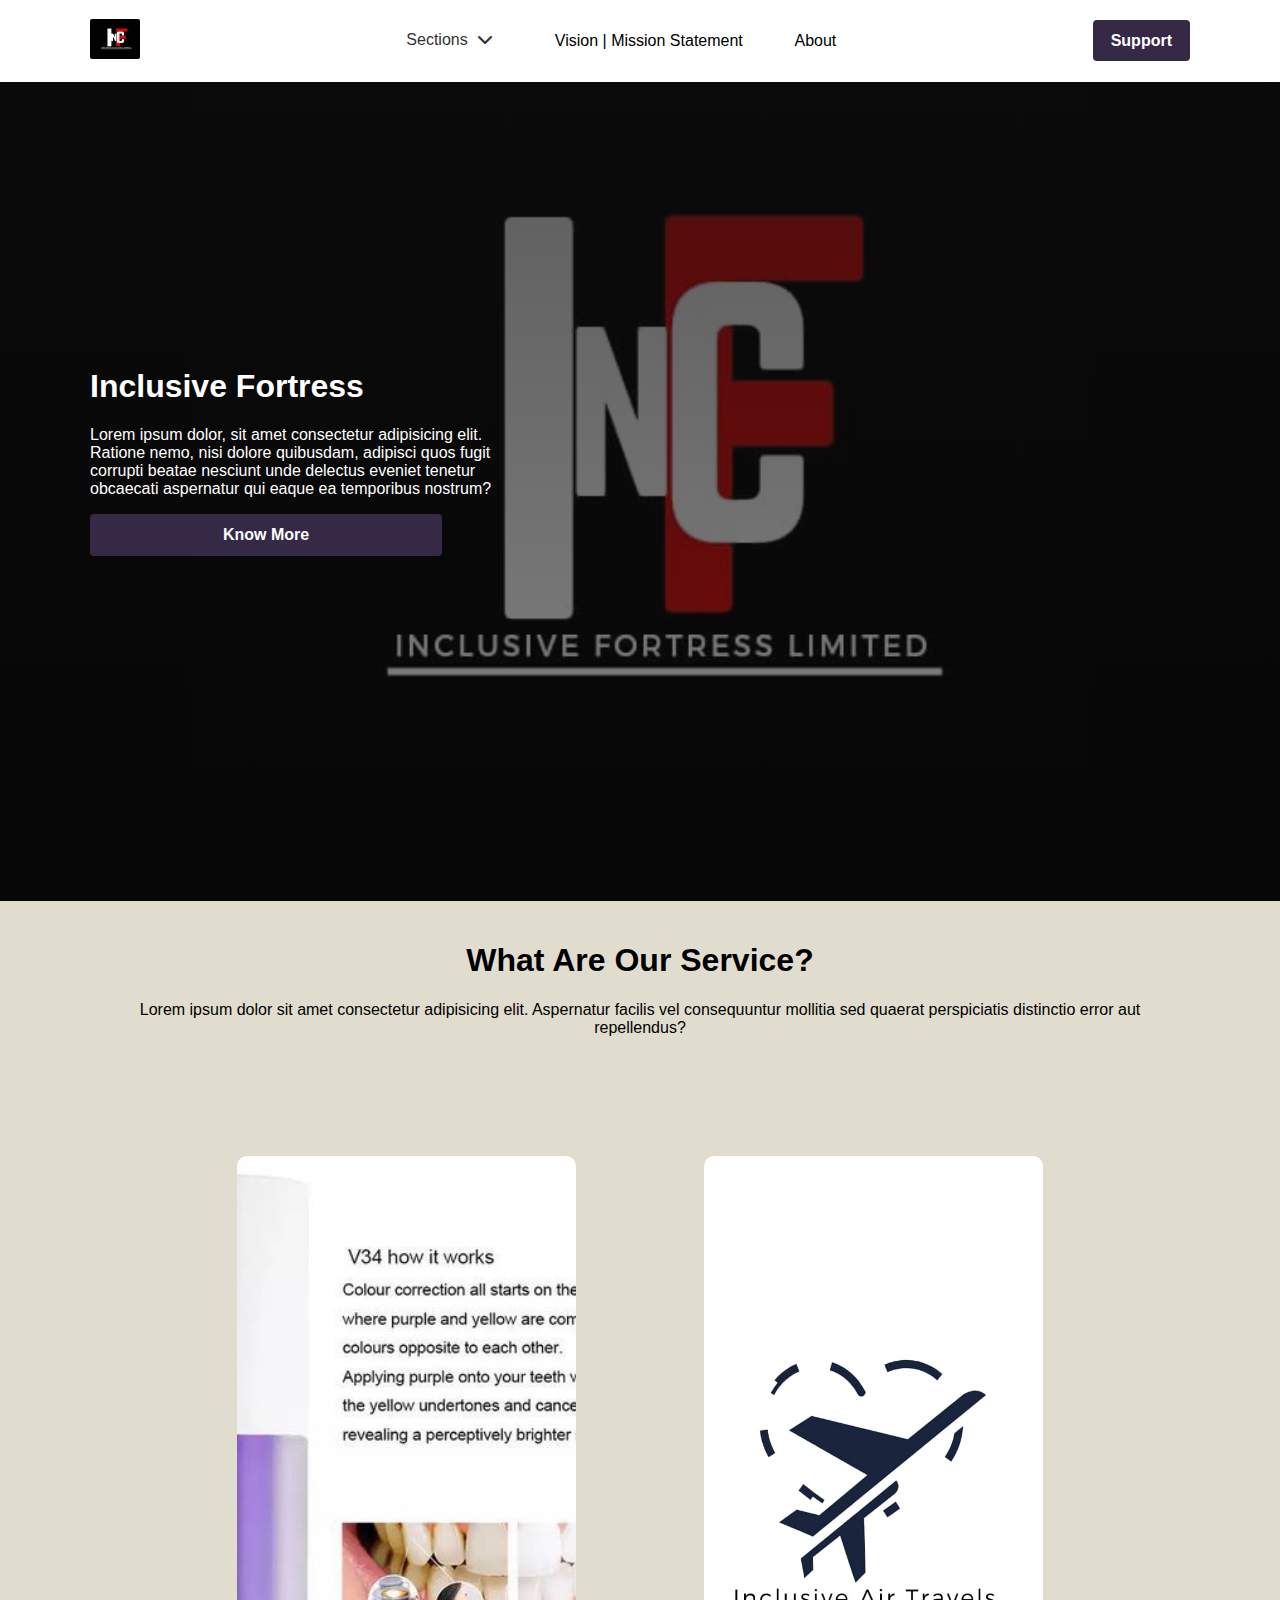
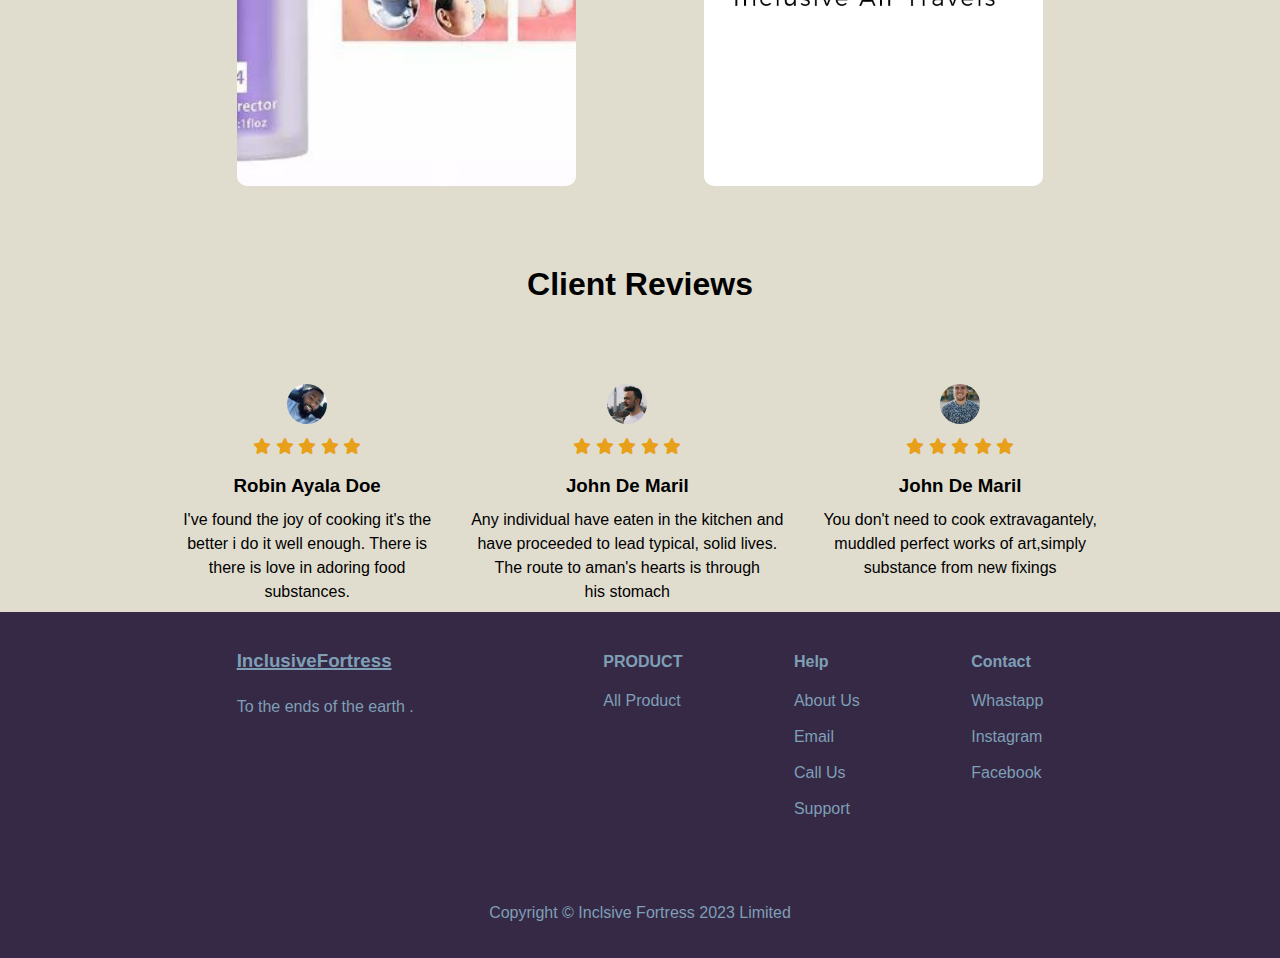
==== index.html @ 8ad84942 "updated" ====
<!DOCTYPE html>
<html lang="en">

  <head>
    <meta charset="UTF-8" />
    <meta name="viewport" content="width=device-width, initial-scale=1.0" />
    <title>Inclusive Fortress</title>
    <link rel="stylesheet" href="./asset/css/style.css" />
    <link rel="shortcut icon" href="./asset/image/0.jpeg" type="image/x-icon" />
    <link rel="stylesheet" href="./asset/font/fontawesome-free-6.4.2-web/css/all.css" />
  </head>

  <body>
    <div class="all-content">
      <nav class="">
        <div class="nav max-width">
          <div>
            <a href="./index.html">
              <img src="./asset/image/inclusive-logo.jpg" alt="Inclusive fotress" />
            </a>
          </div>
          <div class="center-menu">
            <ul>
              <li class="dropdown">
                <a class="dropdown-toggle" href="javascript:void(0);">Sections <i class="fas fa-chevron-down"></i></a>
                <div class="dropdown-content">
                  <a href="./inclusive-white.html">Inclusive White</a>
                  <a href="./inclusive-air-travel.html">Inclusive Air Travel</a>
                </div>
              </li>
            </ul>

            <p><a href="./vision.html">Vision | Mission Statement</a></p>
            <p><a href="./about.html">About</a></p>

          </div>
          <div>
            <a href="./support.html" class="support">Support</a>
          </div>
        </div>
      </nav>

      <div class="mobile-header">
        <div>
          <a href="./index.html">
            <img src="./asset/image/inclusive-logo.jpg" alt="Inclusive fotress" />
          </a>
        </div>
        <span class="fa-solid fa-bars bar"></span>
      </div>
      <div class="mobile-nav">
        <div class="nav-home-cancel">
          <div>
            <a href="./index.html">
              <img src="./asset/image/0.jpeg" alt="Inclusive fotress" />
            </a>
          </div>
          <span class="fa-solid fa-x cancel"></span>
        </div>
        <div class="mobile-center-nav">
          <ul>
            <li class="mobile-dropdown">
              <div class="sect">
                <a class="mobile-dropdown-toggle" href="javascript:void(0);">Sections</a>
                <i class="fas fa-chevron-down arrow-down"></i>
              </div>
              <div class="mobile-dropdown-content">
                <a href="./inclusive-white.html">Inclusive White</a>
                <a href="./inclusive-air-travel.html">Inclusive Air Travel</a>
              </div>
            </li>
          </ul>
          <p><a href="./vision.html">Vision And Mission Statement</a></p>
          <p><a href="./about.html">About</a></p>
        </div>

        <div class="mobile-support-btn">
          <a href="./support.html" class="mobile-support">Support</a>
        </div>
      </div>
    </div>
    <div class="border"></div>
    <header class="header">
      <div class="header-text max-width">
        <div class="text">

          <h1>
            Inclusive Fortress
          </h1>
          <p>
            Lorem ipsum dolor, sit amet consectetur adipisicing elit. Ratione
            nemo, nisi dolore quibusdam, adipisci quos fugit corrupti beatae
            nesciunt unde delectus eveniet tenetur obcaecati aspernatur qui
            eaque ea temporibus nostrum?
          </p>
          <div class="support-text">
            <a href="./about.html">Know More</a>
          </div>
        </div>
      </div>
    </header>
    <div class="why-inclusive max-width">
      <div class="our-product">
        <h1>What Are Our Service?</h1>
        <p>
          Lorem ipsum dolor sit amet consectetur adipisicing elit. Aspernatur
          facilis vel consequuntur mollitia sed quaerat perspiciatis
          distinctio error aut repellendus?
        </p>
      </div>

      <div class="about-social-about">
        <section class="about-social">
          <div class="about-row">
            <div class="about-social-col">
              <img src="./asset/image/1.jpg" alt="facebook pic of me">
              <div class="about-layer">
                <a href="./inclusive-white.html">
                  <h3>INCLUSIVE WHITE</h3>
                </a>
              </div>
            </div>
            <div class="about-social-col">
              <img src="./asset/image/inclusive-air.jpg" alt="instagram pic of me">
              <div class="about-layer">
                <a href="./inclusive-air-travel.html">
                  <h3>INCLUSIVE AIR TRAVEL</h3>
                </a>
              </div>
            </div>
          </div>
        </section>

      </div>

    </div>

    <div>
      <h1 class="cleint-h1">Client Reviews</h1>
      <div class="customers-star">
        <div class="robin">
          <div class="robin-face">
            <img src="./asset/image/pro1.jpeg" alt="" width="40px" height="40px">
          </div>
          <div class="robin-stars">
            <span class="fa-solid fa-star"></span>
            <span class="fa-solid fa-star"></span>
            <span class="fa-solid fa-star"></span>
            <span class="fa-solid fa-star"></span>
            <span class="fa-solid fa-star"></span>
          </div>

          <div class="robin-name">
            <h3>Robin Ayala Doe</h3>
          </div>

          <div class="robin-feed">
            <p>I've found the joy of cooking it's the </p>
            <p>better i do it well enough. There is</p>
            <p>there is love in adoring food</p>
            <p>substances.</p>
          </div>
        </div>

        <div class="john">
          <div class="john-face">
            <img src="./asset/image/pro2.jpeg" alt="" width="40px" height="40px">
          </div>
          <div class="john-stars">
            <span class="fa-solid fa-star"></span>
            <span class="fa-solid fa-star"></span>
            <span class="fa-solid fa-star"></span>
            <span class="fa-solid fa-star"></span>
            <span class="fa-solid fa-star"></span>
          </div>

          <div class="john-name">
            <h3>John De Maril</h3>
          </div>

          <div class="john-feed">
            <p>Any individual have eaten in the kitchen and</p>
            <p> have proceeded to lead typical, solid lives. </p>
            <p>The route to aman's hearts is through </p>
            <p>his stomach</p>
          </div>
        </div>

        <div class="smith">
          <div class="smith-face">
            <img src="./asset/image/pro3.jpeg" alt="" width="40px" height="40px">
          </div>
          <div class="smith-stars">
            <span class="fa-solid fa-star"></span>
            <span class="fa-solid fa-star"></span>
            <span class="fa-solid fa-star"></span>
            <span class="fa-solid fa-star"></span>
            <span class="fa-solid fa-star"></span>
          </div>

          <div class="smith-name">
            <h3>John De Maril</h3>
          </div>

          <div class="smith-feed">
            <p>You don't need to cook extravagantely,</p>
            <p>muddled perfect works of art,simply</p>
            <p>substance from new fixings</p>
          </div>
        </div>
      </div>
    </div>


    <!-- footer -->
    <footer>

      <div class="footer max-width">
        <div class="footer1">
          <div class="join">
            <h3>Inclusive</h3>
            <h3 class="color">Fortress</h3>
          </div>
          <p>To the ends of the earth .</p>
        </div>

        <div class="footer2">
          <div class="footer-home">
            <h4>PRODUCT</h4>
            <a href="./products.html">All Product</a>

          </div>

          <div class="footer-company">
            <h4>Help</h4>
            <a href="./about.html">About Us</a><br>
            <a href="mailto:inclusivefortress@gmail.com">Email</a>
            <br>
            <a href="tel:+2349031594924">Call Us</a>
            <br>
            <a href="./support.html">Support</a>
          </div>

          <div class="footer-help">
            <h4>Contact</h4>
            <a href="https://wa.me/+2348026897080">Whastapp</a>
            <br>
            <a href="https://www.instagram.com/inclusivefortresslimited">Instagram</a>
            <br>
            <a href="https://www.facebook.com/profile.php?id=61550619932590&mibextid=ZbWKwL">Facebook</a>
            <br>
          </div>
        </div>

      </div>

      <div class="social-footer">
        <p>Copyright © Inclsive Fortress 2023 Limited</p>
      </div>

      </div>
    </footer>
    <script src="./asset/js/app.js"></script>
  </body>

</html>
---- asset/css/style.css ----
* {
  box-sizing: border-box;
}

*::-webkit-scrollbar {
  display: none;
}

/* #A393BF try this on  active links */

body {
  font-family: Arial, Helvetica, sans-serif;
  padding: 0;
  margin: 0;
  font-size: 16px;
  background-color: #e0ddcf;
}

a {
  color: black;
  text-decoration: none;
}

p,
a,
i,
h5 {
  font-size: 16px;
}

.max-width {
  max-width: 1100px;
  margin: auto;
}

nav {
  background-color: white;
  color: black;
  position: fixed;
  width: 100%;
  z-index: 1000;
}

.nav {
  padding: 16px 0px;
  display: flex;
  align-items: center;
  justify-content: space-between;
}

.mobile-header {
  display: flex;
  align-items: center;
  justify-content: space-between;
  padding: 16px;
  display: none;
  background-color: white;
  position: fixed;
  width: 100%;
  z-index: 1000;
}

.mobile-header img {
  width: 40px;
  height: 30px;
}

.mobile-header span {
  font-size: 30px;
  cursor: pointer;
}

.border {
  border-bottom: 1px solid rgb(52, 49, 49);
}

nav img {
  width: 50px;
  height: 40px;
  border-radius: 2px;
}

.nav-home-cancel img {
  width: 40px;
  height: 40px;
}

.cancel {
  cursor: pointer;
  font-size: 30px;
  color: white;
}

.nav-home-cancel {
  display: flex;
  align-items: center;
  justify-content: space-between;
}

.mobile-center-nav {
  text-align: justify;
  line-height: 3;
}
.mobile-center-nav > * {
  border-bottom: 1px solid rgb(125, 120, 120);
}

.mobile-center-nav ul {
  list-style: none;
  padding: 0;
  margin: 0;
}

.mobile-center-nav ul li a {
  color: white;
}

.mobile-dropdown-content {
  display: flex;
  flex-direction: column;
  line-height: 2;
  display: none;
  padding-left: 16px;
  padding-bottom: 6px;
}

.sect {
  display: flex;
  justify-content: space-between;
  align-items: center;
}

.sect i {
  color: white;
}

.mobile-support-btn {
  background-color: white;
  color: black;
  padding: 12px;
  text-align: center;
  font-weight: bold;
}

.center-menu {
  display: flex;
  width: 40%;
  justify-content: space-between;
}

.center-menu a:active {
  color: blueviolet;
}

.support {
  background-color: #352945;
  color: white;
  padding: 12px 18px;
  font-weight: bold;
  border-radius: 4px;
}

.header {
  background-image: linear-gradient(
      rgba(15, 15, 15, 0.7),
      rgba(13, 13, 14, 0.5)
    ),
    url(../image/inclusive-logo.jpg);
  height: 100vh;
  width: 100%;
  background-repeat: no-repeat;
  background-color: black;
  background-size: contain;
  background-position: center;
  display: flex;
  align-items: center;
}

.header-job {
  background-image: linear-gradient(
      rgba(15, 15, 15, 0.7),
      rgba(13, 13, 14, 0.5)
    ),
    url(../image/job-header.webp);
}

.header-about {
  background-image: linear-gradient(
      rgba(15, 15, 15, 0.7),
      rgba(13, 13, 14, 0.5)
    ),
    url(../image/about-us-background.jpg);
}

/*  */
.header-container {
  position: relative;
  overflow: hidden;
  height: 100vh;
}

.header-support {
  background-image: linear-gradient(
      rgba(15, 15, 15, 0.7),
      rgba(13, 13, 14, 0.5)
    ),
    url(../image/contact.jpg);
}

.header-img-product {
  width: 400%;
  display: flex;
  overflow: hidden;
  animation: slide 40s linear infinite;
  /* Adjust the duration as needed */
}

.header-img-product img {
  flex: 1;
  width: 100%;
}

.nav ul {
  list-style: none;
  padding: 0;
  margin: 0;
}

.nav .dropdown {
  position: relative;
  display: inline-block;
  top: 15px;
}

.nav .dropdown .dropdown-toggle {
  text-decoration: none;
  color: #333;
  padding: 10px;
  border-radius: 5px;
}

.nav .dropdown .dropdown-toggle i {
  margin-left: 5px;
}

.nav .dropdown .dropdown-content {
  display: none;
  position: absolute;
  top: 100%;
  left: 0;
  background-color: #fff;
  min-width: 200px;
  box-shadow: 0px 8px 16px 0px rgba(0, 0, 0, 0.2);
}

.nav .dropdown .dropdown-content a {
  display: block;
  padding: 10px;
  text-decoration: none;
  color: #333;
}

.nav .dropdown:hover .dropdown-content {
  display: block;
}

.nav .dropdown.active .dropdown-content {
  display: block;
}

@keyframes slide {
  0% {
    transform: translateX(0);
  }

  100% {
    transform: translateX(-100%);
    /* Slide the width of all images */
  }
}

.why-inclusive {
  padding: 20px;
}

.header-text-product {
  position: absolute;
  top: 0;
  width: 100%;
  background: linear-gradient(rgba(0, 0, 0, 0.5), rgba(0, 0, 0, 0.5));
  padding: 20px;
  height: 100vh;
  display: flex;
  align-items: center;
}

.text-product {
  width: 40%;
  color: white;
}

/*  */
.header-text {
  color: white;
  width: 100%;
}

.text {
  width: 40%;
}

.mobile-nav {
  display: none;
}

.support-text {
  background-color: #352945;
  padding: 12px;
  width: 80%;
  font-weight: bold;
  border-radius: 4px;
  text-align: center;
}

.support-text a {
  color: white;
}

.our-product {
  text-align: center;
}

.image-describe-why {
  width: 100%;
  display: flex;
  justify-content: space-around;
}

.image-describe-why img {
  object-fit: contain;
  width: 300px;
  border-radius: 4px;
}

.see-more a {
  border-bottom: 1px solid #352945;
}

.see-more {
  text-align: center;
}

.globe {
  display: flex;
  align-items: center;
}

.deliver-accross-globe {
  /* background-color: #f5ecfd; */
  background-image: linear-gradient(
      rgba(15, 15, 15, 0.7),
      rgba(13, 13, 14, 0.5)
    ),
    url(../image/GLOBE.jpg);
  background-position: center;
  background-repeat: no-repeat;
  height: 70vh;
  background-size: contain;
  display: flex;
}

.country {
  display: flex;
  justify-content: end;
  padding: 20px;
  width: auto;
}

.text-home {
  margin: auto;
  background: linear-gradient(
    rgba(235, 243, 251, 0.3),
    rgb(235, 243, 251, 0.5)
  );
  padding: 13px;
}

/* footer */
footer {
  padding: 20px;
  padding: 20px;
  background-color: #352945;
  color: #7f9fb6;
}

footer a {
  color: #7f9fb6;
}

.join {
  display: flex;
}

.join h3 {
  text-decoration: underline 2px;
}

.footer1 {
  width: 20%;
}

.footer1 p {
  line-height: 0px;
}

.footer-home {
  display: flex;
  flex-direction: column;
}

.footer-company {
  display: flex;
  flex-direction: column;
}

.footer-help {
  display: flex;
  flex-direction: column;
}

.footer2 {
  display: flex;
  width: 40%;
  justify-content: space-between;
}

.footer {
  display: flex;
  justify-content: space-evenly;
}

.socio-footer {
  width: 15%;
  display: flex;
  justify-content: space-between;
}

.social-footer {
  display: flex;
  justify-content: center;
  margin-top: 70px;
  align-items: center;
  flex-direction: column;
}

.social-footer a span {
  color: #ebb583;
}
.job {
  display: flex;
  flex-direction: column;
  justify-content: center;
  padding: 40px;
}

.no-job {
  display: flex;
  align-items: center;
  justify-content: center;
  flex-direction: column;
  margin-top: 50px;
  color: #352945;
}

.no-job i {
  font-size: 30px;
  color: #352945;
}

.contact-support {
  display: flex;
  flex-direction: row;
  justify-content: space-between;
  margin-top: 50px;
  margin-bottom: 50px;
}

.box {
  background-color: white;
  text-align: black;
  box-shadow: -6px 17px 30px -16px rgba(112, 104, 104, 1);
  -webkit-box-shadow: -6px 17px 30px -16px rgba(112, 104, 104, 1);
  -moz-box-shadow: -6px 17px 30px -16px rgba(112, 104, 104, 1);
  height: auto;
  width: 320px;
  /* line-height: 0; */
  padding: 12px;
  border-radius: 6px;
}

.box i {
  background-color: #352945;
  color: white;
  padding: 16px;
  border-radius: 50%;
  font-size: 30px;
}

.call {
  display: flex;
  align-items: center;
  gap: 2px;
}

.call a {
  color: blueviolet;
}

.email a {
  color: blueviolet;
}

.social-icon {
  display: flex;
  gap: 6px;
}
.social-icon .fa-facebook {
  background-color: blueviolet;
  color: white;
  padding: 4px;
  font-size: 25px;
  border-radius: 4px;
}

.social-icon .fa-instagram {
  background-color: red;
  color: white;
  padding: 4px;
  font-size: 25px;
  border-radius: 4px;
}

.social-icon .fa-whatsapp {
  background-color: green;
  color: white;
  padding: 4px;
  font-size: 25px;
  border-radius: 4px;
}

.support-contact-side {
  padding-bottom: 20px;
  padding-top: 20px;
}

/*  */
.robin {
  margin-top: 60px;
  text-align: center;
}

.happy-clients {
  text-align: center;
  line-height: 0.5;
  margin-top: 90px;
}

.robin-face img {
  border-radius: 100%;
  object-fit: cover;
}

.robin-stars {
  color: rgb(232, 160, 26);
  margin-top: 10px;
}

.robin-feed {
  line-height: 0.5;
}

.john {
  margin-top: 60px;
  text-align: center;
}

.cleint-h1 {
  text-align: center;
  margin-top: 30px;
}

.john-face img {
  border-radius: 100%;
  object-fit: cover;
}

.john-stars {
  color: rgb(232, 160, 26);
  margin-top: 10px;
}

.john-feed {
  line-height: 0.5;
}

.smith {
  margin-top: 60px;
  text-align: center;
}

.smith-face img {
  border-radius: 100%;
  object-fit: cover;
}

.smith-stars {
  color: rgb(232, 160, 26);
  margin-top: 10px;
}

.smith-feed {
  line-height: 0.5;
}

.customers-star {
  display: flex;
  justify-content: center;
  gap: 40px;
}

/*  */

/*  */

.about-row {
  margin-top: 5%;
  display: flex;
  justify-content: space-evenly;
  flex-wrap: wrap;
  width: 100%;
}

.about-school-col {
  flex-basis: 31%;
  box-shadow: 0 1px 3px rgba(0, 0, 0, 0.12), 0 1px 2px rgba(0, 0, 0, 0.24);
  border-radius: 10px;
  margin-bottom: 5%;
  padding: 20px 12px;
  box-sizing: border-box;
  transition: 0.5s;
  height: auto;
}

.about-school-col:hover {
  box-shadow: 0 14px 28px rgba(0, 0, 0, 0.25), 0 10px 10px rgba(0, 0, 0, 0.22);
  background: rgba(135, 116, 235, 0.5);
  color: white;
}

.about-school .about-school-col:hover {
  box-shadow: 0 14px 28px rgba(0, 0, 0, 0.25), 0 10px 10px rgba(0, 0, 0, 0.22);
  background: #8774eb;
  color: white;
}

.about-school .about-school-col:hover p {
  color: white;
}

.about-social {
  width: 100%;
  margin: auto;
  text-align: center;
  padding-top: 50px;
}

.about-social-col {
  flex-basis: 32%;
  border-radius: 10px;
  margin-bottom: 30px;
  position: relative;
  overflow: hidden;
}

.about-social-col img {
  width: 100%;
  height: 70vh;
  object-fit: cover;
  display: block;
  background-size: contain;
}

.about-layer {
  background: transparent;
  height: 100%;
  width: 100%;
  position: absolute;
  top: 0;
  left: 0;
  transition: 0.5s;
}

.about-layer:hover {
  background: rgba(135, 116, 235, 0.5);
}

.about-layer h3 {
  width: 100%;
  font-weight: 500;
  color: #fff;
  bottom: 0;
  left: 50%;
  transform: translateX(-50%);
  position: absolute;
  opacity: 0;
  transition: 0.5s;
}

.about-layer:hover h3 {
  bottom: 49%;
  opacity: 1;
}

/*  */
@media (max-width: 991px) {
  .footer1 p {
    text-align: center;
  }

  .footer {
    flex-direction: column;
    align-items: center;
    justify-content: space-between;
  }

  .footer2 {
    width: 100%;
    justify-content: space-evenly;
  }

  .footer1 {
    width: 100%;
    align-items: center;
    display: flex;
    flex-direction: column;
  }

  .socio-footer {
    width: 20%;
  }

  .mobile-nav {
    background-color: #352945;
    padding: 16px;
    height: 100vh;
    position: fixed;
    width: 100%;
    z-index: 1000;
    top: 0;
    display: none;
  }

  .mobile-center-nav p a {
    color: white;
  }

  nav {
    display: none;
  }

  .mobile-header {
    display: flex;
  }

  .text,
  .text-home,
  .text-product {
    width: 100%;
    padding: 6px;
  }

  .image-describe-why img {
    width: 100%;
  }

  .image-describe-why {
    display: flex;
    justify-content: center;
    flex-direction: column;
    gap: 16px;
  }

  header {
    margin-top: 50px;
  }

  .header {
    height: 50vh;
    padding: 6px;
    background-size: cover;
  }

  .header-img-product {
    animation: slide 10s linear infinite;
  }

  .contact-support {
    flex-direction: column;
    margin: auto;
    gap: 30px;
  }

  .box {
    width: 80%;
    margin: auto;
  }

  .header-img-product {
    height: 50vh;
  }

  .header-text-product {
    height: 50vh;
  }

  .header-container {
    height: auto;
  }

  .customers-star {
    display: flex;
    flex-direction: column;
  }

  .about-row{
    flex-direction: column;
  }
}

@media (max-width: 1200px) {
  nav {
    padding: 16px;
  }
}
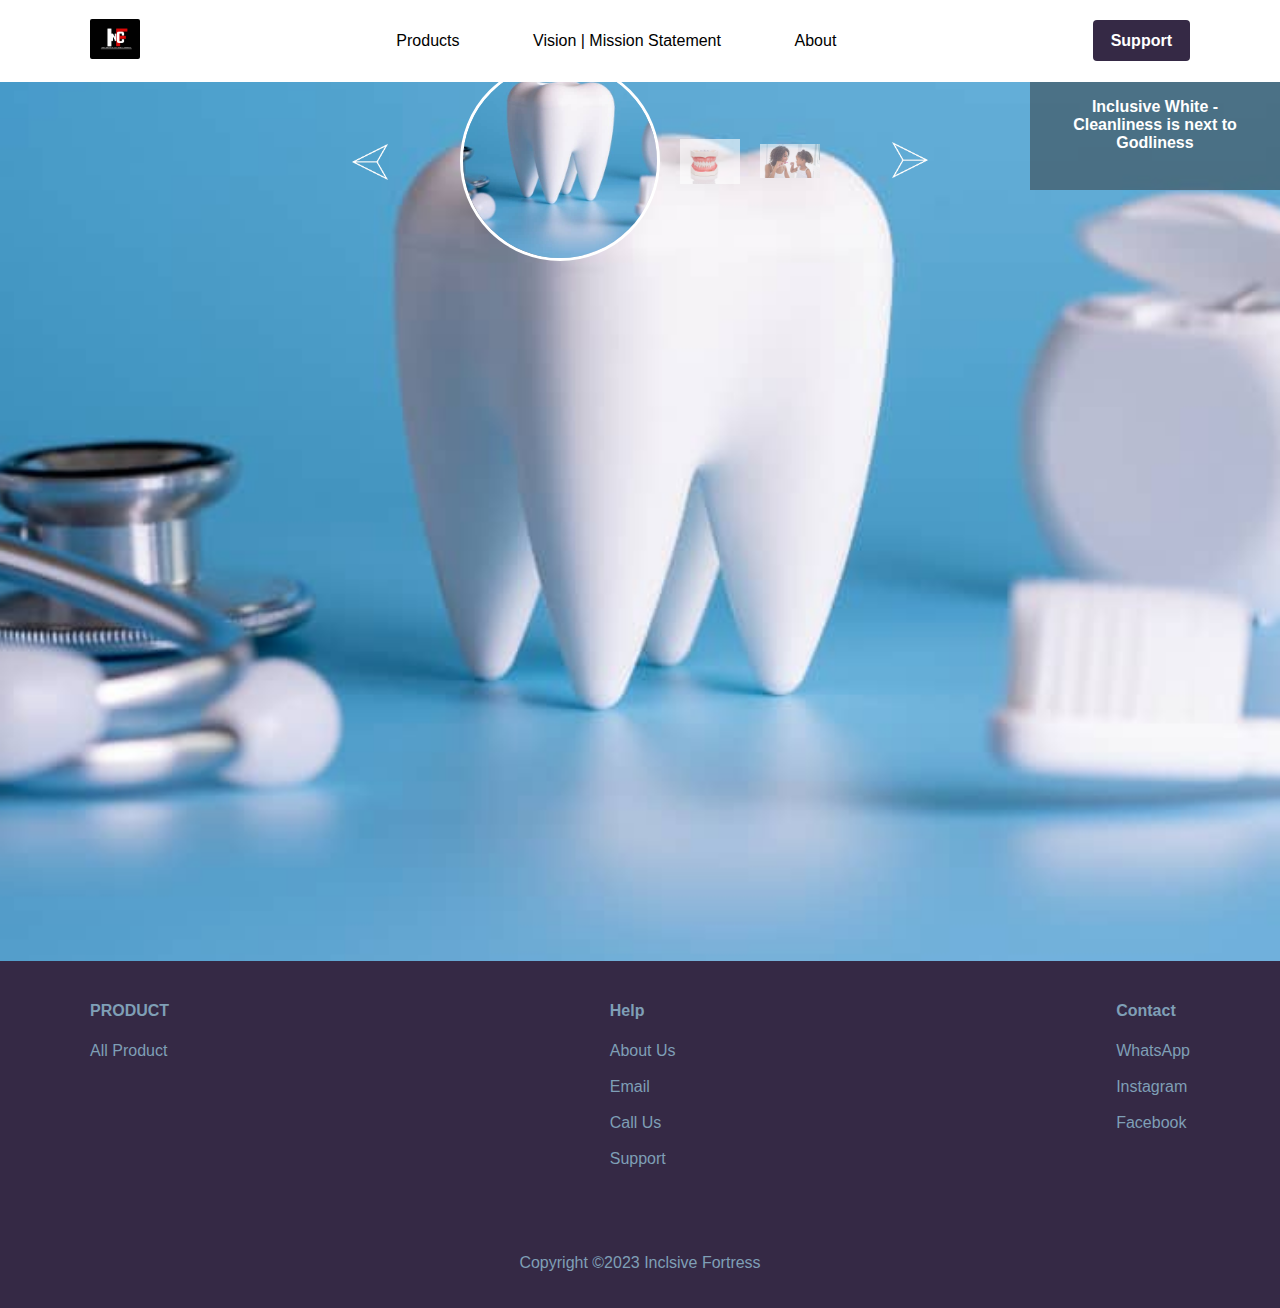
==== commit 951ed08b: "updated" ====
--- a/index.html
+++ b/index.html
@@ -2,37 +2,28 @@
 <html lang="en">
 
   <head>
-    <meta charset="UTF-8" />
-    <meta name="viewport" content="width=device-width, initial-scale=1.0" />
+    <meta charset="UTF-8">
+    <meta name="viewport" content="width=device-width, initial-scale=1.0">
     <title>Inclusive Fortress</title>
-    <link rel="stylesheet" href="./asset/css/style.css" />
-    <link rel="shortcut icon" href="./asset/image/0.jpeg" type="image/x-icon" />
-    <link rel="stylesheet" href="./asset/font/fontawesome-free-6.4.2-web/css/all.css" />
+    <link rel="stylesheet" href="./asset/css/style.css">
+    <link rel="shortcut icon" href="./asset/image/0.jpeg" type="image/x-icon">
+    <link rel="stylesheet" href="./asset/font/fontawesome-free-6.4.2-web/css/all.css">
   </head>
 
   <body>
     <div class="all-content">
+      <!-- Navigation -->
       <nav class="">
         <div class="nav max-width">
           <div>
             <a href="./index.html">
-              <img src="./asset/image/inclusive-logo.jpg" alt="Inclusive fotress" />
+              <img src="./asset/image/inclusive-logo.jpg" alt="Inclusive Fortress">
             </a>
           </div>
           <div class="center-menu">
-            <ul>
-              <li class="dropdown">
-                <a class="dropdown-toggle" href="javascript:void(0);">Sections <i class="fas fa-chevron-down"></i></a>
-                <div class="dropdown-content">
-                  <a href="./inclusive-white.html">Inclusive White</a>
-                  <a href="./inclusive-air-travel.html">Inclusive Air Travel</a>
-                </div>
-              </li>
-            </ul>
-
+            <p><a href="./product.html">Products</a></p>
             <p><a href="./vision.html">Vision | Mission Statement</a></p>
             <p><a href="./about.html">About</a></p>
-
           </div>
           <div>
             <a href="./support.html" class="support">Support</a>
@@ -40,10 +31,11 @@
         </div>
       </nav>
 
+      <!-- Mobile Navigation -->
       <div class="mobile-header">
         <div>
           <a href="./index.html">
-            <img src="./asset/image/inclusive-logo.jpg" alt="Inclusive fotress" />
+            <img src="./asset/image/inclusive-logo.jpg" alt="Inclusive Fortress">
           </a>
         </div>
         <span class="fa-solid fa-bars bar"></span>
@@ -52,214 +44,128 @@
         <div class="nav-home-cancel">
           <div>
             <a href="./index.html">
-              <img src="./asset/image/0.jpeg" alt="Inclusive fotress" />
+              <img src="./asset/image/0.jpeg" alt="Inclusive Fortress">
             </a>
           </div>
           <span class="fa-solid fa-x cancel"></span>
         </div>
         <div class="mobile-center-nav">
-          <ul>
-            <li class="mobile-dropdown">
-              <div class="sect">
-                <a class="mobile-dropdown-toggle" href="javascript:void(0);">Sections</a>
-                <i class="fas fa-chevron-down arrow-down"></i>
-              </div>
-              <div class="mobile-dropdown-content">
-                <a href="./inclusive-white.html">Inclusive White</a>
-                <a href="./inclusive-air-travel.html">Inclusive Air Travel</a>
-              </div>
-            </li>
-          </ul>
+          <p><a href="./product.html">Products</a></p>
           <p><a href="./vision.html">Vision And Mission Statement</a></p>
           <p><a href="./about.html">About</a></p>
         </div>
-
         <div class="mobile-support-btn">
           <a href="./support.html" class="mobile-support">Support</a>
         </div>
       </div>
     </div>
     <div class="border"></div>
-    <header class="header">
-      <div class="header-text max-width">
-        <div class="text">
 
-          <h1>
-            Inclusive Fortress
-          </h1>
-          <p>
-            Lorem ipsum dolor, sit amet consectetur adipisicing elit. Ratione
-            nemo, nisi dolore quibusdam, adipisci quos fugit corrupti beatae
-            nesciunt unde delectus eveniet tenetur obcaecati aspernatur qui
-            eaque ea temporibus nostrum?
-          </p>
-          <div class="support-text">
-            <a href="./about.html">Know More</a>
-          </div>
+    <!-- Image Slider and Descriptions -->
+    <div id="main">
+      <div class="slider">
+        <img src="./asset/image/prev.png" alt="previous" id="prev">
+        <div class="preview">
+          <img src="./asset/image/002.jpeg" alt="pic" class="thumbnail active"
+            data-description="Inclusive White - Cleanliness is next to Godliness">
+          <img src="./asset/image/003.jpeg" alt="pic" class="thumbnail"
+            data-description="Inclusive White - Always try as much as possible to keep your teeth clean and white.">
+          <img src="./asset/image/004.jpeg" alt="pic" class="thumbnail"
+            data-description="Inclusive White - Try out our product and see the attraction it brings when you speak.">
         </div>
-      </div>
-    </header>
-    <div class="why-inclusive max-width">
-      <div class="our-product">
-        <h1>What Are Our Service?</h1>
-        <p>
-          Lorem ipsum dolor sit amet consectetur adipisicing elit. Aspernatur
-          facilis vel consequuntur mollitia sed quaerat perspiciatis
-          distinctio error aut repellendus?
-        </p>
+        <img src="./asset/image/next.png" alt="next" id="next">
       </div>
 
-      <div class="about-social-about">
-        <section class="about-social">
-          <div class="about-row">
-            <div class="about-social-col">
-              <img src="./asset/image/1.jpg" alt="facebook pic of me">
-              <div class="about-layer">
-                <a href="./inclusive-white.html">
-                  <h3>INCLUSIVE WHITE</h3>
-                </a>
-              </div>
-            </div>
-            <div class="about-social-col">
-              <img src="./asset/image/inclusive-air.jpg" alt="instagram pic of me">
-              <div class="about-layer">
-                <a href="./inclusive-air-travel.html">
-                  <h3>INCLUSIVE AIR TRAVEL</h3>
-                </a>
-              </div>
-            </div>
-          </div>
-        </section>
-
-      </div>
-
-    </div>
-
-    <div>
-      <h1 class="cleint-h1">Client Reviews</h1>
-      <div class="customers-star">
-        <div class="robin">
-          <div class="robin-face">
-            <img src="./asset/image/pro1.jpeg" alt="" width="40px" height="40px">
-          </div>
-          <div class="robin-stars">
-            <span class="fa-solid fa-star"></span>
-            <span class="fa-solid fa-star"></span>
-            <span class="fa-solid fa-star"></span>
-            <span class="fa-solid fa-star"></span>
-            <span class="fa-solid fa-star"></span>
-          </div>
-
-          <div class="robin-name">
-            <h3>Robin Ayala Doe</h3>
-          </div>
-
-          <div class="robin-feed">
-            <p>I've found the joy of cooking it's the </p>
-            <p>better i do it well enough. There is</p>
-            <p>there is love in adoring food</p>
-            <p>substances.</p>
-          </div>
-        </div>
-
-        <div class="john">
-          <div class="john-face">
-            <img src="./asset/image/pro2.jpeg" alt="" width="40px" height="40px">
-          </div>
-          <div class="john-stars">
-            <span class="fa-solid fa-star"></span>
-            <span class="fa-solid fa-star"></span>
-            <span class="fa-solid fa-star"></span>
-            <span class="fa-solid fa-star"></span>
-            <span class="fa-solid fa-star"></span>
-          </div>
-
-          <div class="john-name">
-            <h3>John De Maril</h3>
-          </div>
-
-          <div class="john-feed">
-            <p>Any individual have eaten in the kitchen and</p>
-            <p> have proceeded to lead typical, solid lives. </p>
-            <p>The route to aman's hearts is through </p>
-            <p>his stomach</p>
-          </div>
-        </div>
-
-        <div class="smith">
-          <div class="smith-face">
-            <img src="./asset/image/pro3.jpeg" alt="" width="40px" height="40px">
-          </div>
-          <div class="smith-stars">
-            <span class="fa-solid fa-star"></span>
-            <span class="fa-solid fa-star"></span>
-            <span class="fa-solid fa-star"></span>
-            <span class="fa-solid fa-star"></span>
-            <span class="fa-solid fa-star"></span>
-          </div>
-
-          <div class="smith-name">
-            <h3>John De Maril</h3>
-          </div>
-
-          <div class="smith-feed">
-            <p>You don't need to cook extravagantely,</p>
-            <p>muddled perfect works of art,simply</p>
-            <p>substance from new fixings</p>
-          </div>
-        </div>
+      <div id="image-describe">
+        <!-- Description will be displayed here -->
+        <h4 id="image-description" class="image-description"></h1>
       </div>
     </div>
 
-
-    <!-- footer -->
+    <!-- Footer -->
     <footer>
-
       <div class="footer max-width">
-        <div class="footer1">
-          <div class="join">
-            <h3>Inclusive</h3>
-            <h3 class="color">Fortress</h3>
-          </div>
-          <p>To the ends of the earth .</p>
-        </div>
-
         <div class="footer2">
           <div class="footer-home">
             <h4>PRODUCT</h4>
             <a href="./products.html">All Product</a>
-
           </div>
-
           <div class="footer-company">
             <h4>Help</h4>
             <a href="./about.html">About Us</a><br>
-            <a href="mailto:inclusivefortress@gmail.com">Email</a>
-            <br>
-            <a href="tel:+2349031594924">Call Us</a>
-            <br>
+            <a href="mailto:inclusivefortress@gmail.com">Email</a><br>
+            <a href="tel:+2349031594924">Call Us</a><br>
             <a href="./support.html">Support</a>
           </div>
-
           <div class="footer-help">
             <h4>Contact</h4>
-            <a href="https://wa.me/+2348026897080">Whastapp</a>
-            <br>
-            <a href="https://www.instagram.com/inclusivefortresslimited">Instagram</a>
-            <br>
-            <a href="https://www.facebook.com/profile.php?id=61550619932590&mibextid=ZbWKwL">Facebook</a>
-            <br>
+            <a href="https://wa.me/+2348026897080">WhatsApp</a><br>
+            <a href="https://www.instagram.com/inclusivefortresslimited">Instagram</a><br>
+            <a href="https://www.facebook.com/profile.php?id=61550619932590&mibextid=ZbWKwL">Facebook</a><br>
           </div>
         </div>
-
       </div>
-
       <div class="social-footer">
-        <p>Copyright © Inclsive Fortress 2023 Limited</p>
-      </div>
-
+        <p>Copyright ©2023 Inclsive Fortress </p>
       </div>
     </footer>
+
+    <script>
+      const next = document.getElementById( "next" );
+      const prev = document.getElementById( "prev" );
+      const main = document.getElementById( "main" );
+      const thumbnail = document.getElementsByClassName( "thumbnail" );
+      const imageDescription = document.getElementById( "image-description" );
+
+      
+
+      const bgimg = [
+        "./asset/image/002.jpeg",
+        "./asset/image/003.jpeg",
+        "./asset/image/004.jpeg",
+      ];
+
+      let i = 0;
+
+      function changeBackgroundImage()
+      {
+        main.style.backgroundImage = 'url("' + bgimg[ i ] + '")';
+        imageDescription.textContent = thumbnail[ i ].getAttribute( "data-description" );
+        for ( let j = 0; j < thumbnail.length; j++ )
+        {
+          if ( j === i )
+          {
+            thumbnail[ j ].classList.add( 'active' );
+          } else
+          {
+            thumbnail[ j ].classList.remove( 'active' );
+          }
+        }
+        i = ( i + 1 ) % bgimg.length;
+      }
+
+      function nextImage()
+      {
+        i = ( i + 1 ) % bgimg.length;
+        changeBackgroundImage();
+      }
+
+      function prevImage()
+      {
+        i = ( i - 1 + bgimg.length ) % bgimg.length;
+        changeBackgroundImage();
+      }
+
+      // Set an interval to automatically change the background image every 3 seconds (3000 milliseconds).
+      setInterval( changeBackgroundImage, 3000 );
+
+      // Attach the manual navigation click events
+      next.onclick = nextImage;
+      prev.onclick = prevImage;
+
+      // Initial call to start the automatic image change.
+      changeBackgroundImage();
+    </script>
     <script src="./asset/js/app.js"></script>
   </body>
 
--- a/asset/css/style.css
+++ b/asset/css/style.css
@@ -181,7 +181,7 @@
       rgba(15, 15, 15, 0.7),
       rgba(13, 13, 14, 0.5)
     ),
-    url(../image/job-header.webp);
+    url(../image/missonandvsion.png);
 }
 
 .header-about {
@@ -299,7 +299,151 @@
   color: white;
 }
 
+.welcome {
+  position: absolute;
+}
+
 /*  */
+
+#main {
+  width: 100%;
+  height: 100vh;
+  background-size: cover;
+  background-position: center;
+  background-repeat: no-repeat;
+  position: relative;
+  margin-top: 60px;
+}
+
+#main .slider {
+  display: flex;
+  align-items: center;
+  position: absolute;
+  left: 50%;
+  transform: translateX(-50%);
+}
+
+#main .slider #next,
+#main .slider #prev {
+  width: 40px;
+  cursor: pointer;
+}
+
+#image-describe {
+  position: absolute;
+  color: white;
+  font-size: 16px;
+  padding: 16px;
+  text-align: center;
+  background-color: rgba(51, 51, 51, 0.5);
+  right: 0;
+  width: 250px;
+}
+
+#main .slider .preview {
+  display: flex;
+  align-items: center;
+  justify-content: center;
+  margin: 0 60px;
+}
+
+#main .slider .preview img {
+  width: 60px;
+  margin: 0 10px;
+  opacity: 0.6;
+  object-fit: cover;
+}
+
+#main .slider .preview .active {
+  display: block;
+  border: 3px solid #fff;
+  width: 200px;
+  height: 200px;
+  border-radius: 50%;
+  opacity: 1;
+}
+
+@media (max-width: 991px) {
+  #main .slider {
+    display: none;
+  }
+
+  #main{
+
+  }
+}
+
+/*  */
+
+.container-sec {
+  position: relative;
+  background: #aad5f6;
+}
+.slide-1-sec {
+  background: url("../image/003.jpeg");
+}
+.slide-2-sec {
+  background: url("../image/004.jpeg");
+}
+.slide-3-sec {
+  background: url("../image/001.jpeg");
+}
+
+.slide-sec {
+  width: 100%;
+  height: 100vh;
+  background-size: cover;
+  background-position: center;
+  position: relative;
+  overflow-x: hidden;
+}
+.caption-sec {
+  background: rgba(0, 0, 0, 0.03);
+  width: 100%;
+  position: absolute;
+  top: 50%;
+  transform: translateY(-50%);
+  padding: 40px 0px;
+}
+.caption-sec h3 {
+  color: #fff;
+  text-align: center;
+  font-size: 50px;
+  padding: 18px;
+}
+.caption-sec p {
+  max-width: 600px;
+  width: 90%;
+  margin: 0px auto;
+  color: #ccc;
+  text-align: center;
+  font-size: 18px;
+  line-height: 1.5em;
+}
+.arrow-sec {
+  position: absolute;
+  top: 50%;
+  transform: translateY(-50%);
+  cursor: pointer;
+  z-index: 100;
+  background: rgba(0, 0, 0, 0.1);
+  border-radius: 50%;
+  transform: background 500ms;
+}
+.arrow-sec img {
+  width: 50px;
+}
+.arrow-sec:hover {
+  background: rgba(0, 0, 0, 0.4);
+}
+.l-sec {
+  left: 0;
+}
+.r-sec {
+  right: 0;
+}
+/*  */
+
 .header-text {
   color: white;
   width: 100%;
@@ -405,10 +549,6 @@
   text-decoration: underline 2px;
 }
 
-.footer1 {
-  width: 20%;
-}
-
 .footer1 p {
   line-height: 0px;
 }
@@ -430,7 +570,7 @@
 
 .footer2 {
   display: flex;
-  width: 40%;
+  width: 100%;
   justify-content: space-between;
 }
 
@@ -687,7 +827,6 @@
   height: 70vh;
   object-fit: cover;
   display: block;
-  background-size: contain;
 }
 
 .about-layer {
@@ -702,6 +841,12 @@
 
 .about-layer:hover {
   background: rgba(135, 116, 235, 0.5);
+}
+
+.click-show {
+  background-color: rgba(53, 41, 69, 0.5);
+  padding: 12px;
+  color: white;
 }
 
 .about-layer h3 {
@@ -795,7 +940,6 @@
   }
 
   .header {
-    height: 50vh;
     padding: 6px;
     background-size: cover;
   }
@@ -832,7 +976,7 @@
     flex-direction: column;
   }
 
-  .about-row{
+  .about-row {
     flex-direction: column;
   }
 }
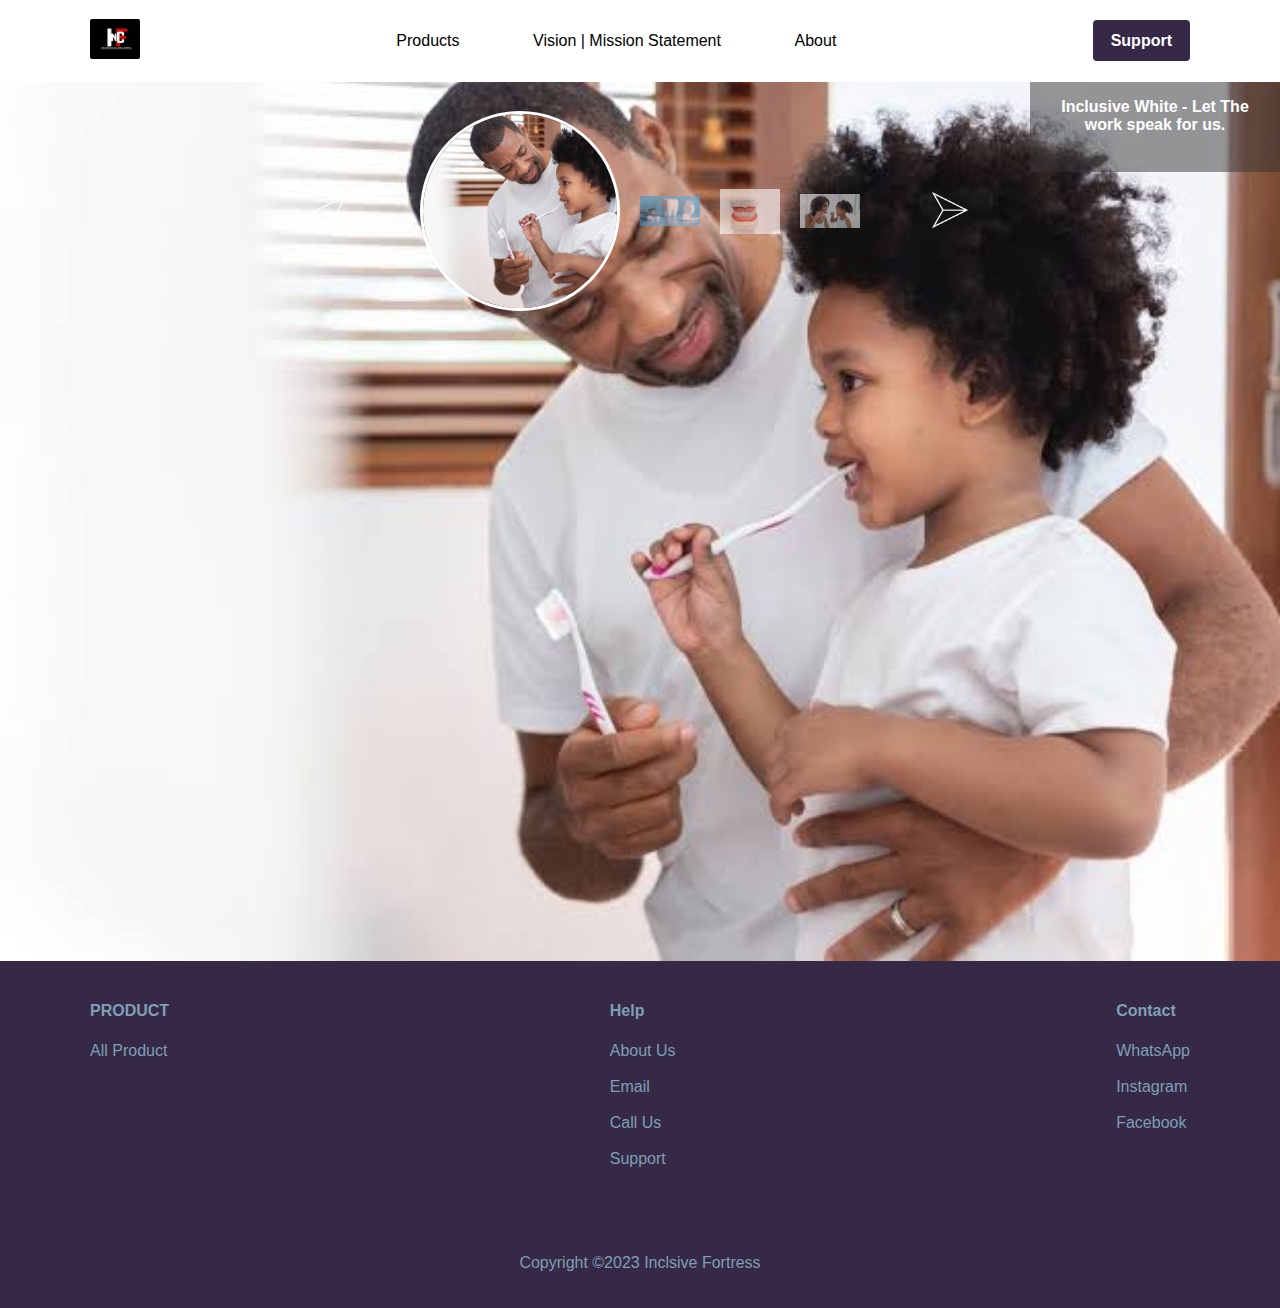
==== commit 5a6369e7: "updated" ====
--- a/index.html
+++ b/index.html
@@ -66,6 +66,8 @@
       <div class="slider">
         <img src="./asset/image/prev.png" alt="previous" id="prev">
         <div class="preview">
+          <img src="./asset/image/001.jpeg" alt="pic" class="thumbnail active"
+            data-description="Inclusive White - Let The work speak for us.">
           <img src="./asset/image/002.jpeg" alt="pic" class="thumbnail active"
             data-description="Inclusive White - Cleanliness is next to Godliness">
           <img src="./asset/image/003.jpeg" alt="pic" class="thumbnail"
@@ -120,6 +122,7 @@
       
 
       const bgimg = [
+        "./asset/image/001.jpeg",
         "./asset/image/002.jpeg",
         "./asset/image/003.jpeg",
         "./asset/image/004.jpeg",
--- a/asset/css/style.css
+++ b/asset/css/style.css
@@ -321,6 +321,7 @@
   position: absolute;
   left: 50%;
   transform: translateX(-50%);
+  top: 50px;
 }
 
 #main .slider #next,
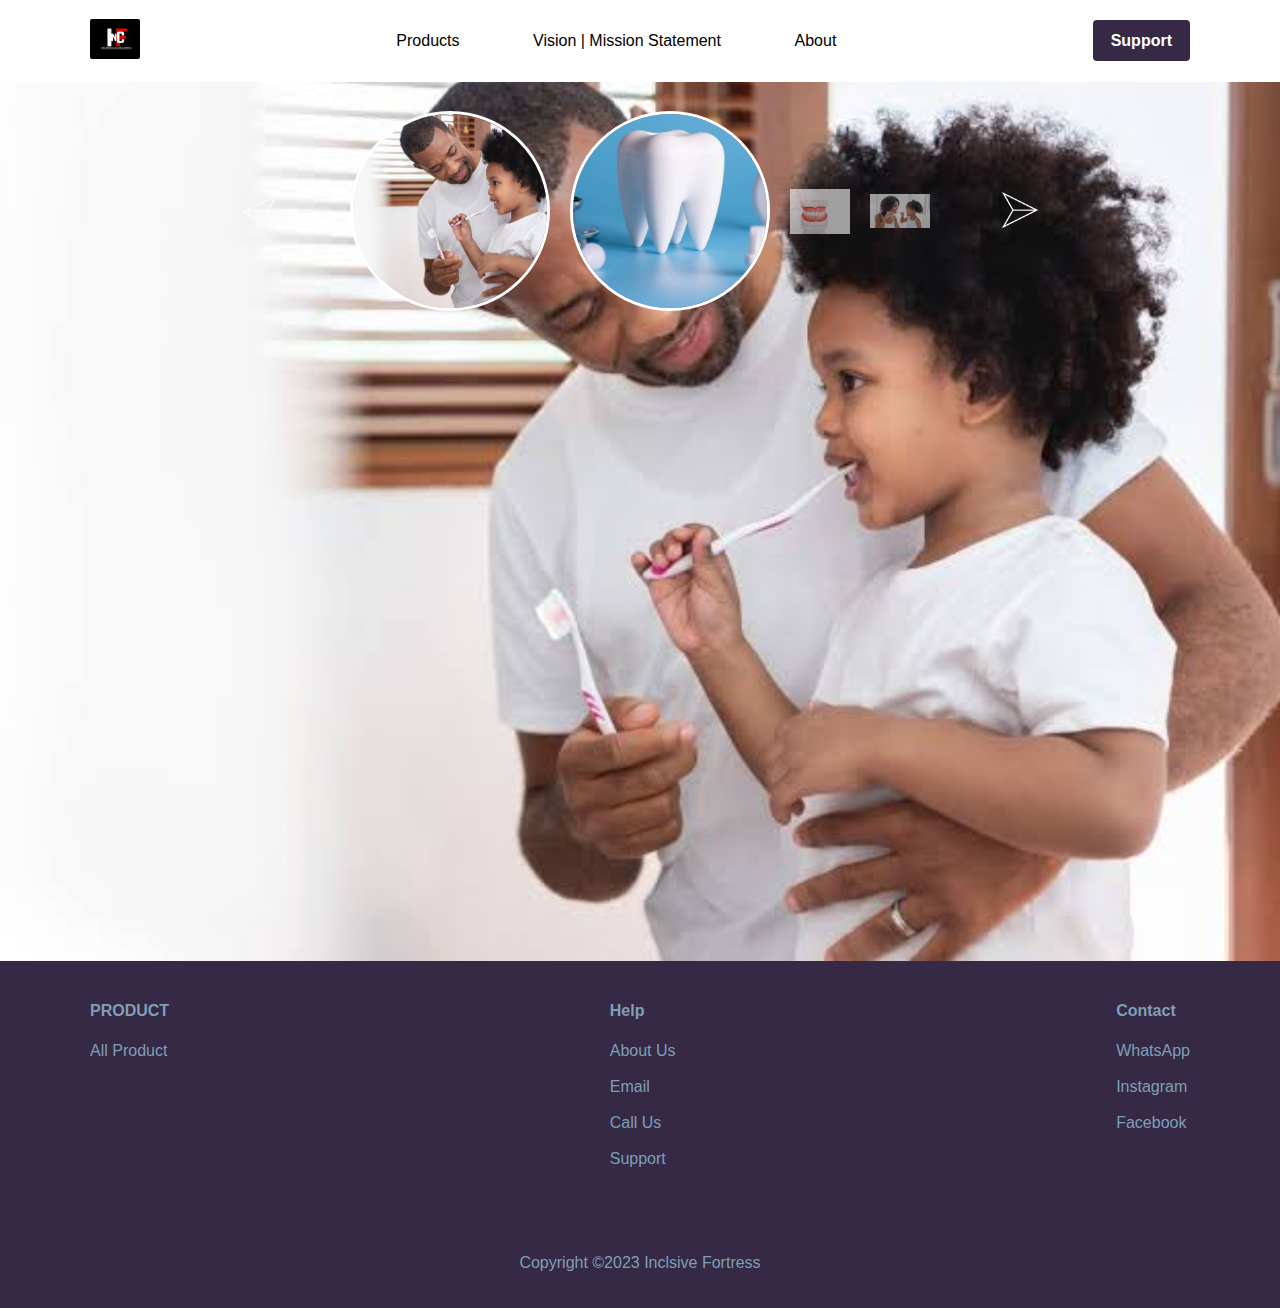
==== commit 7e7319f2: "updated" ====
--- a/index.html
+++ b/index.html
@@ -44,7 +44,7 @@
         <div class="nav-home-cancel">
           <div>
             <a href="./index.html">
-              <img src="./asset/image/0.jpeg" alt="Inclusive Fortress">
+              <img src="./asset/image/inclusive-logo.jpg" alt="Inclusive Fortress">
             </a>
           </div>
           <span class="fa-solid fa-x cancel"></span>
@@ -66,22 +66,18 @@
       <div class="slider">
         <img src="./asset/image/prev.png" alt="previous" id="prev">
         <div class="preview">
-          <img src="./asset/image/001.jpeg" alt="pic" class="thumbnail active"
-            data-description="Inclusive White - Let The work speak for us.">
-          <img src="./asset/image/002.jpeg" alt="pic" class="thumbnail active"
-            data-description="Inclusive White - Cleanliness is next to Godliness">
-          <img src="./asset/image/003.jpeg" alt="pic" class="thumbnail"
-            data-description="Inclusive White - Always try as much as possible to keep your teeth clean and white.">
-          <img src="./asset/image/004.jpeg" alt="pic" class="thumbnail"
-            data-description="Inclusive White - Try out our product and see the attraction it brings when you speak.">
+          <img src="./asset/image/001.jpeg" alt="pic" class="thumbnail active">
+          <img src="./asset/image/002.jpeg" alt="pic" class="thumbnail active">
+          <img src="./asset/image/003.jpeg" alt="pic" class="thumbnail">
+          <img src="./asset/image/004.jpeg" alt="pic" class="thumbnail">
         </div>
         <img src="./asset/image/next.png" alt="next" id="next">
       </div>
 
-      <div id="image-describe">
-        <!-- Description will be displayed here -->
-        <h4 id="image-description" class="image-description"></h1>
-      </div>
+      <!-- <div id="image-describe"> -->
+      <!-- Description will be displayed here -->
+      <!-- <h4 id="image-description" class="image-description"></h1> -->
+      <!-- </div> -->
     </div>
 
     <!-- Footer -->
@@ -90,7 +86,7 @@
         <div class="footer2">
           <div class="footer-home">
             <h4>PRODUCT</h4>
-            <a href="./products.html">All Product</a>
+            <a href="./product.html">All Product</a>
           </div>
           <div class="footer-company">
             <h4>Help</h4>
@@ -119,7 +115,7 @@
       const thumbnail = document.getElementsByClassName( "thumbnail" );
       const imageDescription = document.getElementById( "image-description" );
 
-      
+
 
       const bgimg = [
         "./asset/image/001.jpeg",
--- a/asset/css/style.css
+++ b/asset/css/style.css
@@ -943,6 +943,7 @@
   .header {
     padding: 6px;
     background-size: cover;
+    height: 70vh;
   }
 
   .header-img-product {
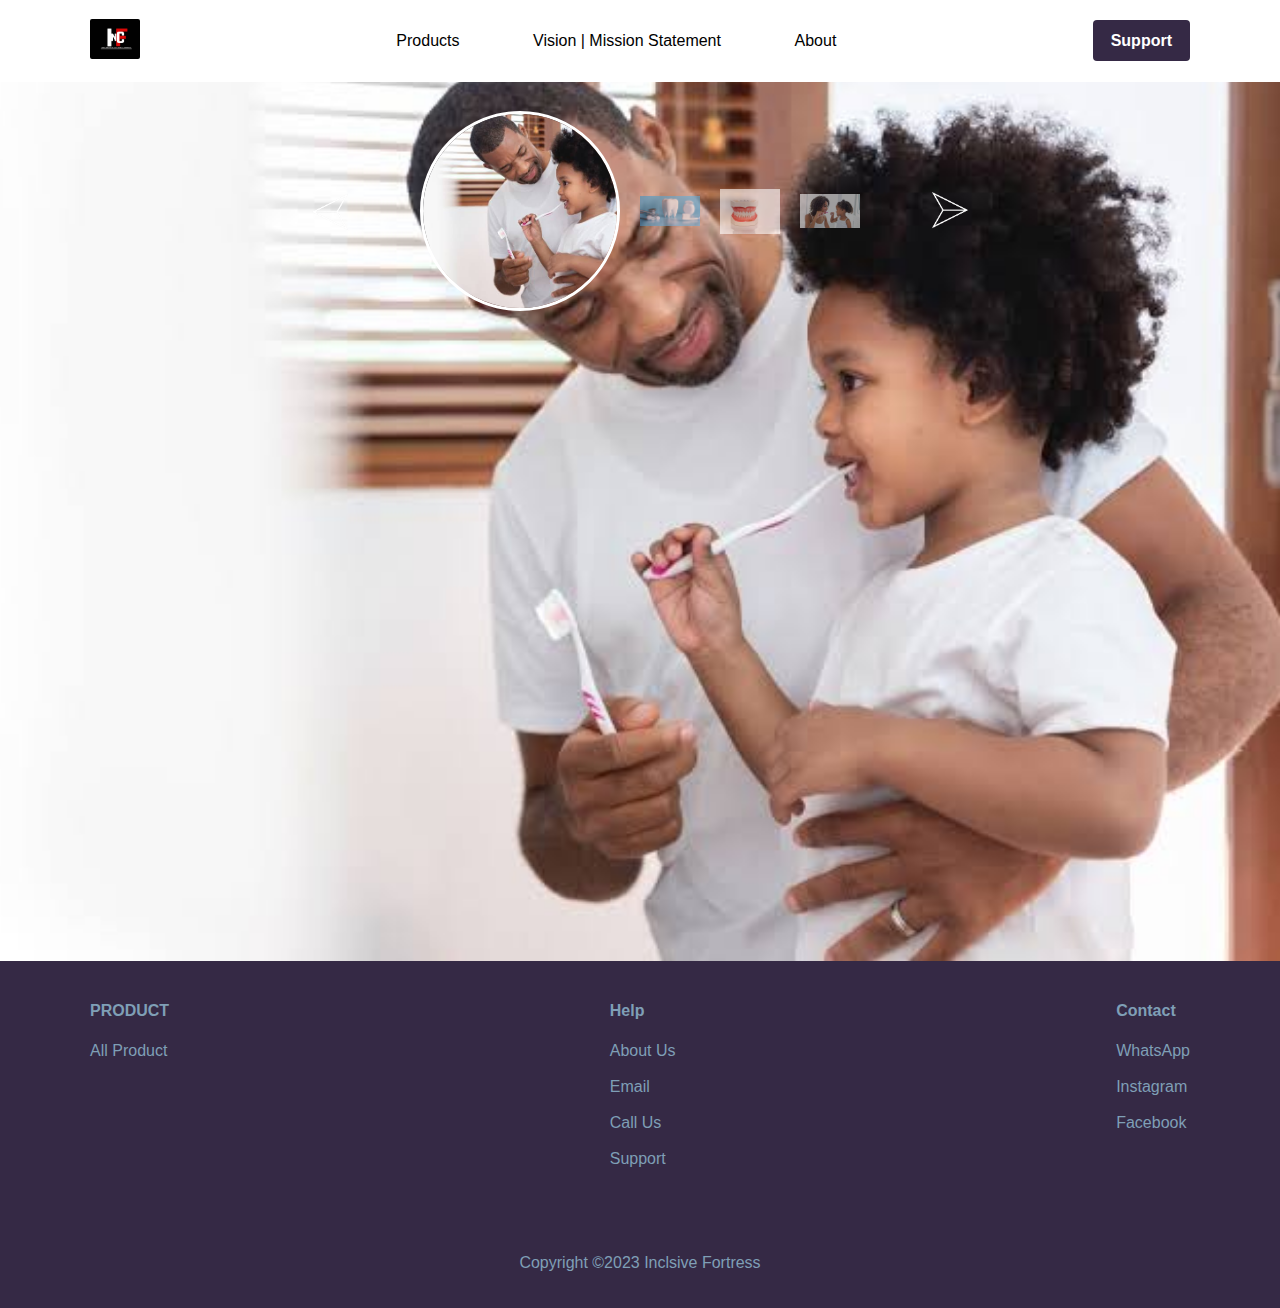
==== commit 8174a559: "updated" ====
--- a/index.html
+++ b/index.html
@@ -74,10 +74,10 @@
         <img src="./asset/image/next.png" alt="next" id="next">
       </div>
 
-      <!-- <div id="image-describe"> -->
+      <div id="image-describe">
       <!-- Description will be displayed here -->
-      <!-- <h4 id="image-description" class="image-description"></h1> -->
-      <!-- </div> -->
+      <h4 id="image-description" class="image-description"></h1>
+      </div>
     </div>
 
     <!-- Footer -->
--- a/asset/css/style.css
+++ b/asset/css/style.css
@@ -330,16 +330,6 @@
   cursor: pointer;
 }
 
-#image-describe {
-  position: absolute;
-  color: white;
-  font-size: 16px;
-  padding: 16px;
-  text-align: center;
-  background-color: rgba(51, 51, 51, 0.5);
-  right: 0;
-  width: 250px;
-}
 
 #main .slider .preview {
   display: flex;
@@ -369,9 +359,7 @@
     display: none;
   }
 
-  #main{
-
-  }
+  
 }
 
 /*  */
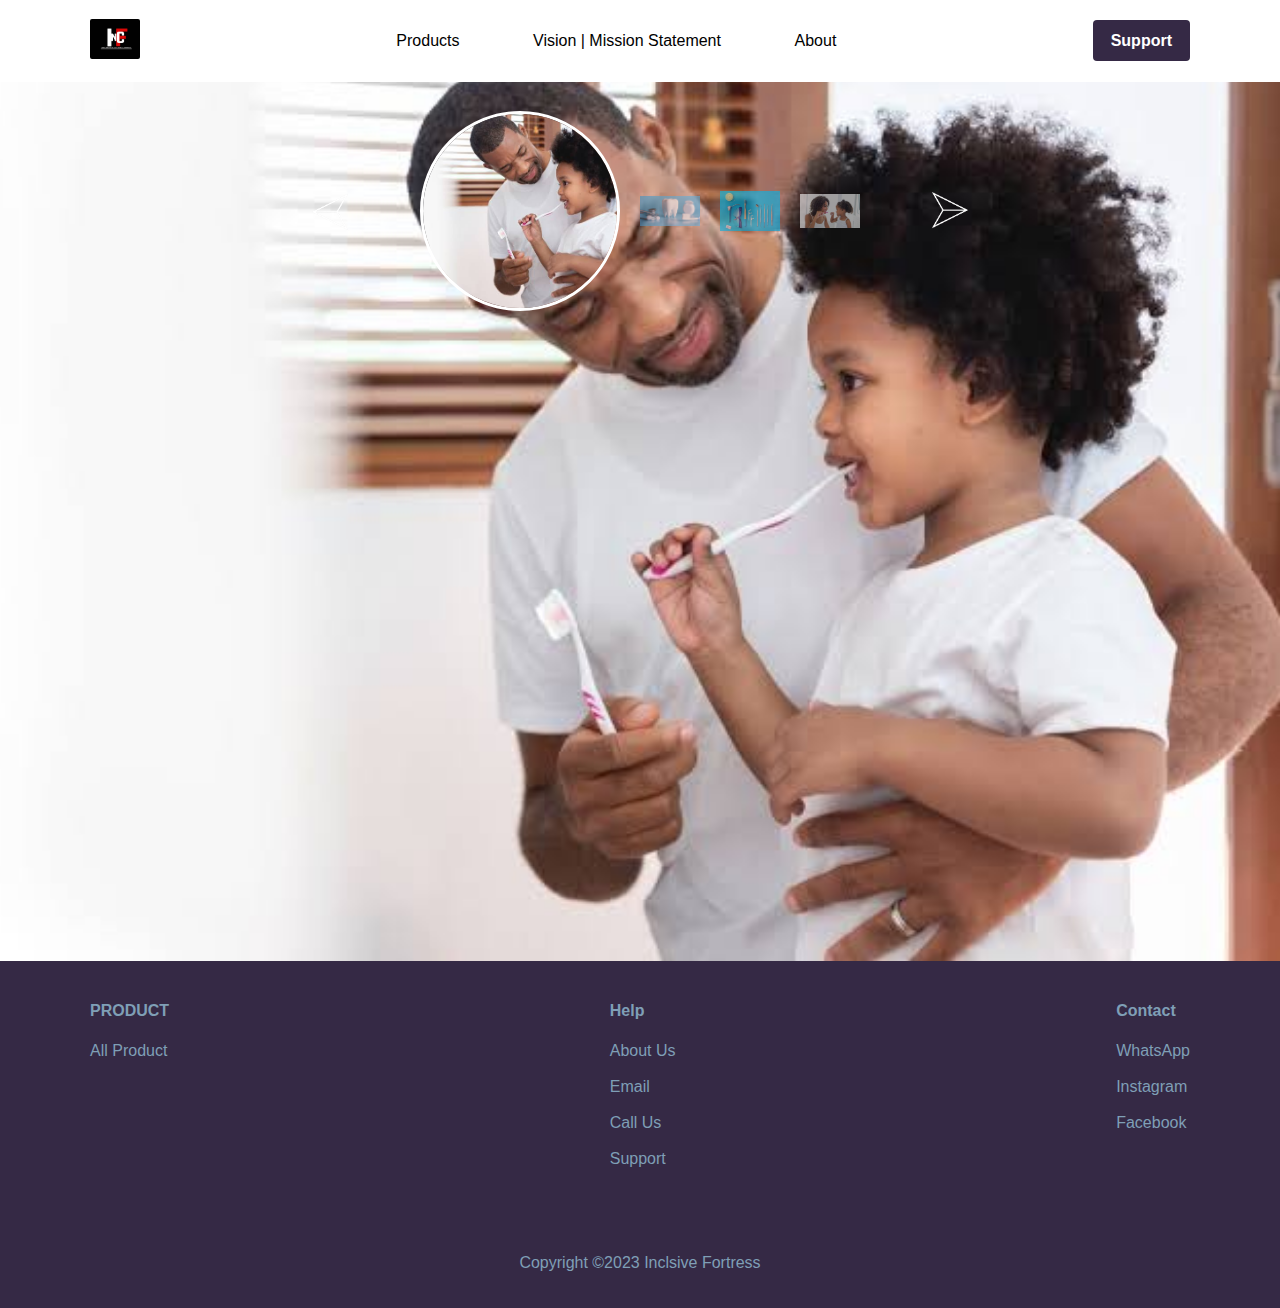
==== commit 2cb3ac69: "updated" ====
--- a/index.html
+++ b/index.html
@@ -68,7 +68,7 @@
         <div class="preview">
           <img src="./asset/image/001.jpeg" alt="pic" class="thumbnail active">
           <img src="./asset/image/002.jpeg" alt="pic" class="thumbnail active">
-          <img src="./asset/image/003.jpeg" alt="pic" class="thumbnail">
+          <img src="./asset/image/teeeeth.jpg" alt="pic" class="thumbnail">
           <img src="./asset/image/004.jpeg" alt="pic" class="thumbnail">
         </div>
         <img src="./asset/image/next.png" alt="next" id="next">
@@ -120,7 +120,7 @@
       const bgimg = [
         "./asset/image/001.jpeg",
         "./asset/image/002.jpeg",
-        "./asset/image/003.jpeg",
+        "./asset/image/teeeeth.jpg",
         "./asset/image/004.jpeg",
       ];
 
